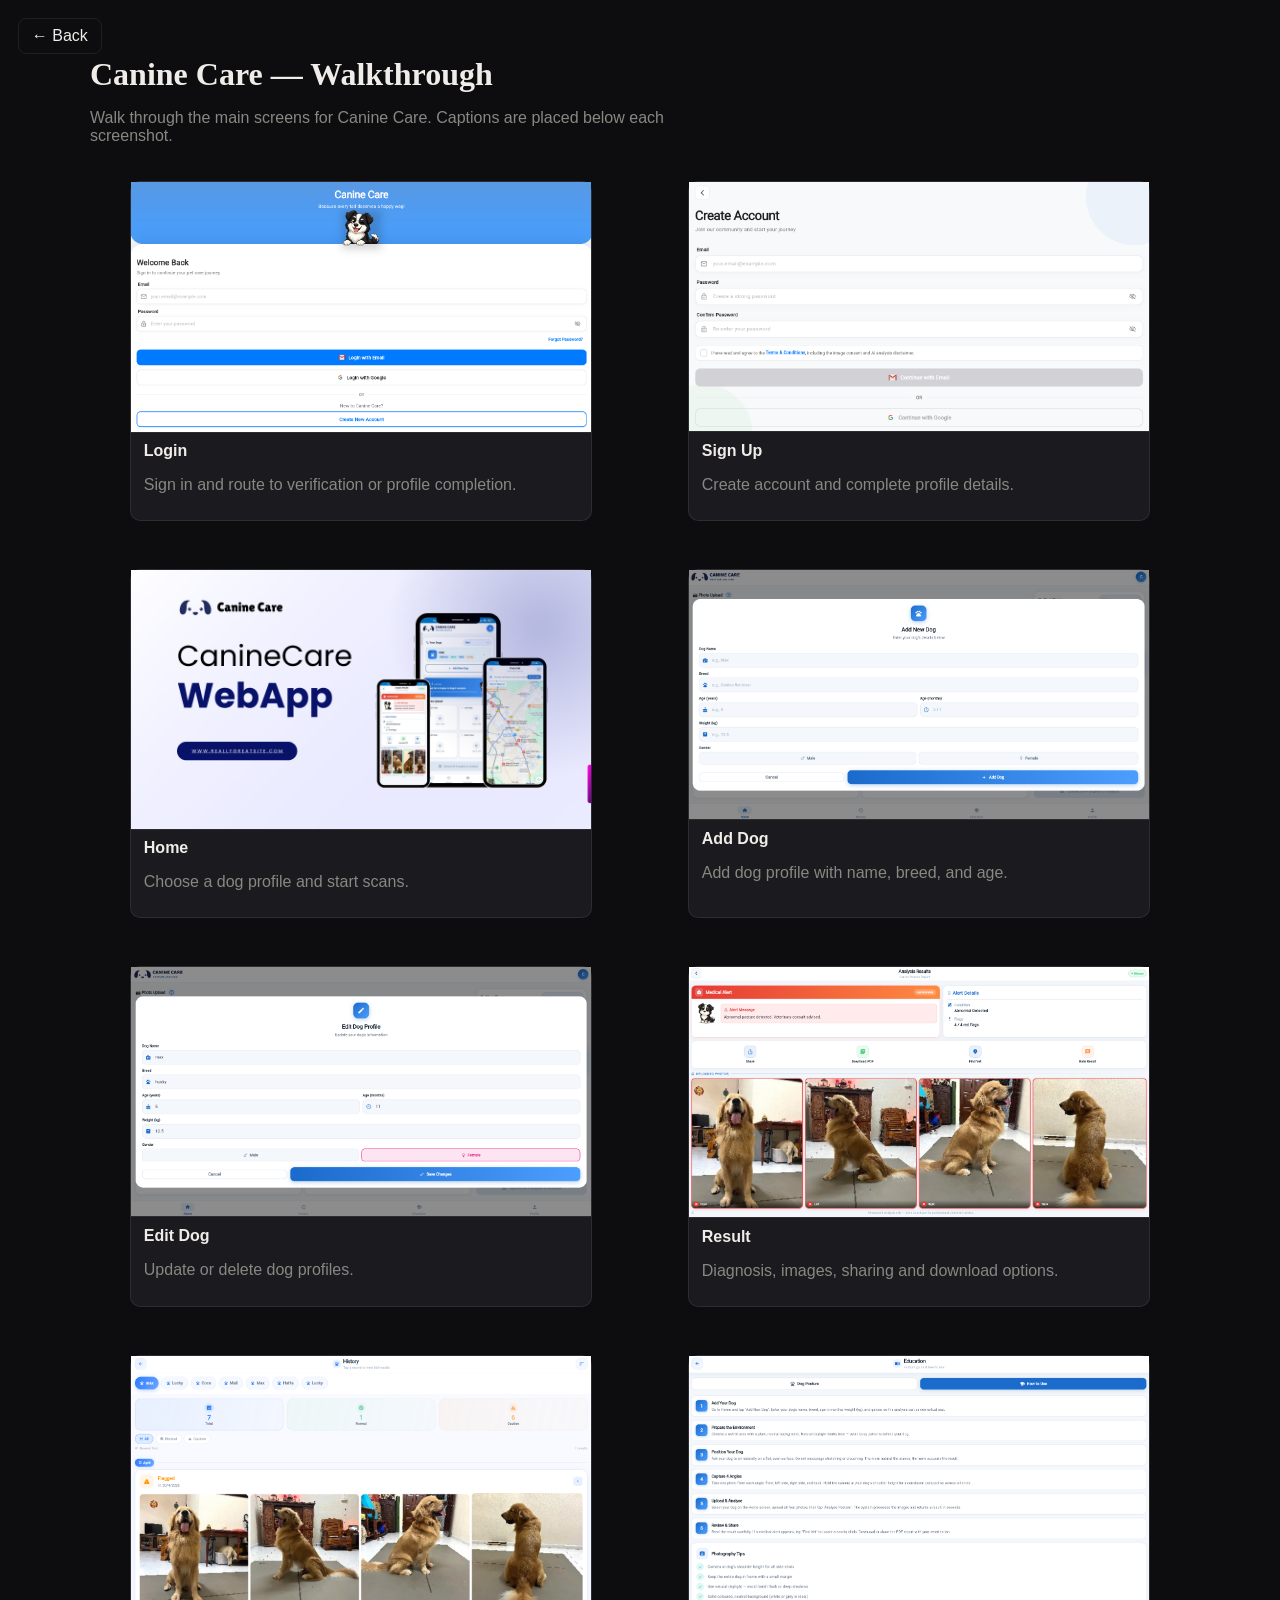
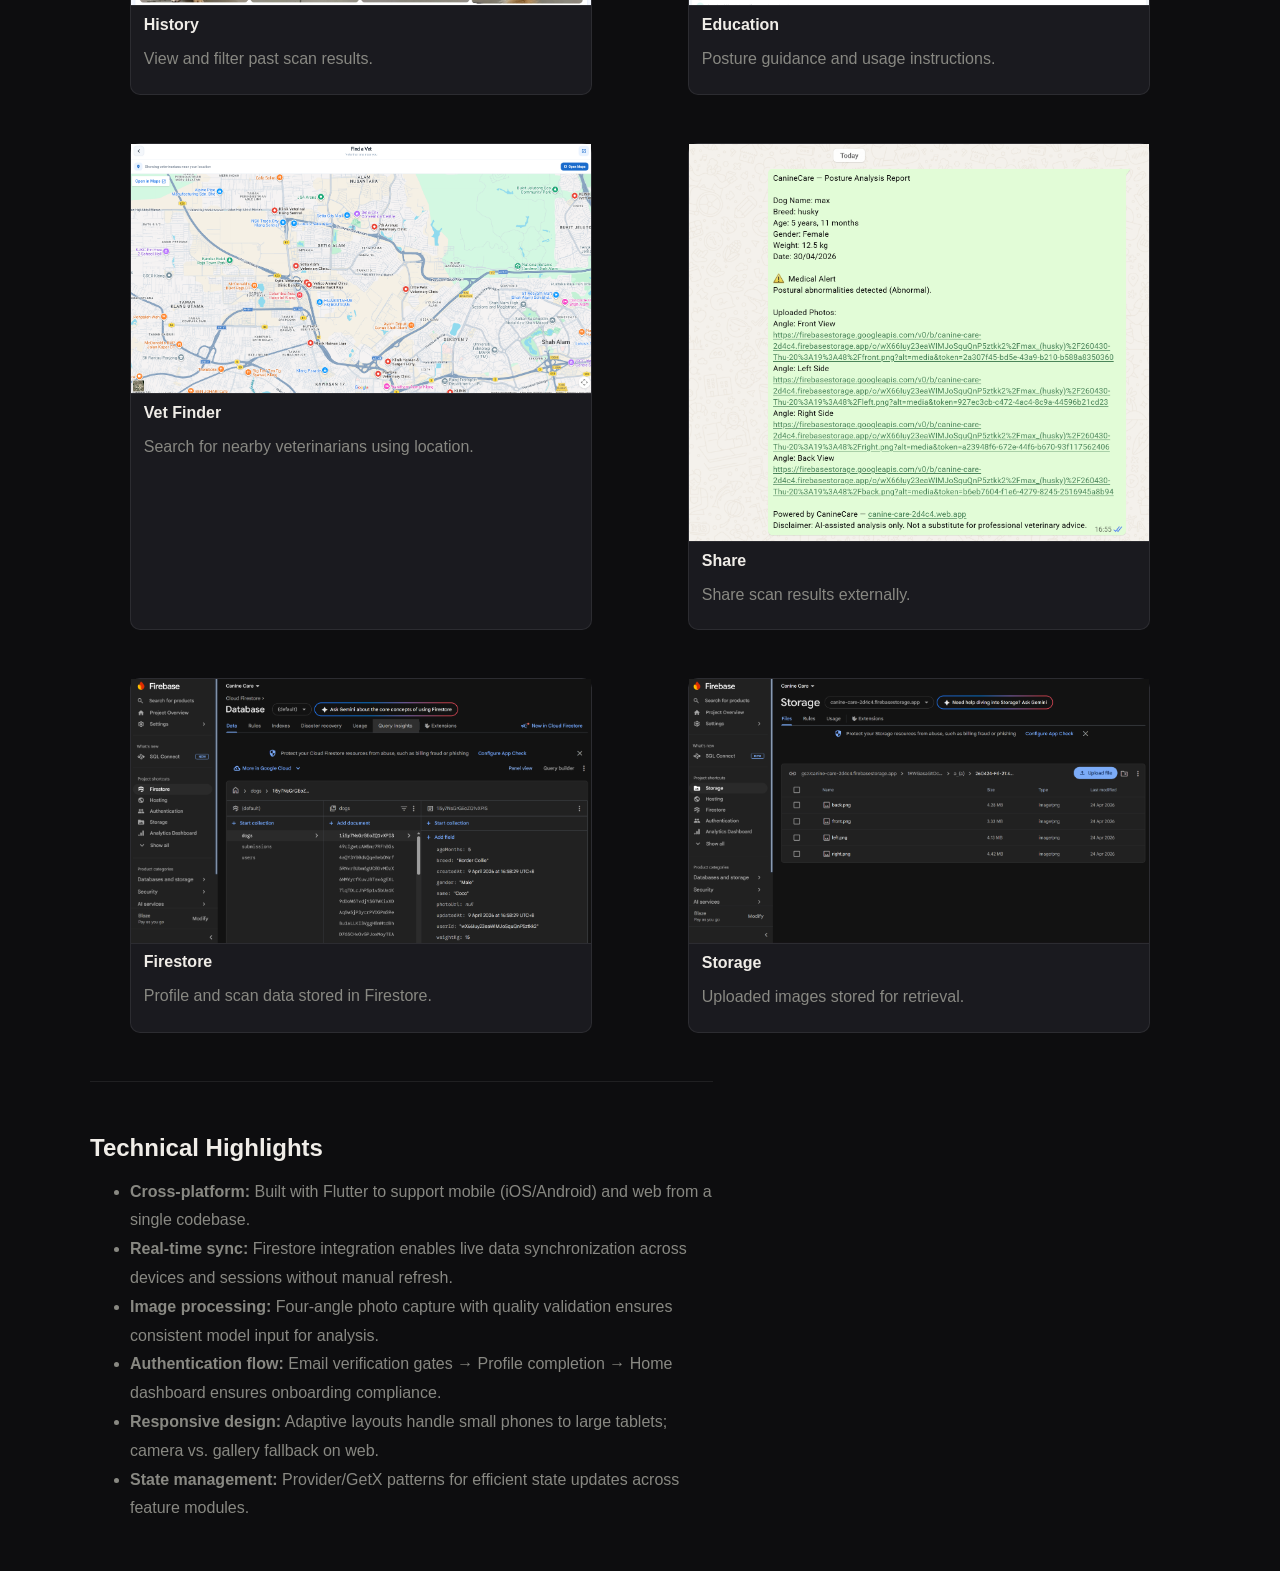
==== canine-care-details.html @ 0e552ec0 "Update site: main images and technical highlights" ====
<!doctype html>
<html lang="en">
<head>
  <meta charset="utf-8">
  <meta name="viewport" content="width=device-width,initial-scale=1">
  <title>Canine Care — Details</title>
  <style>
    :root{--bg:#0d0d0f;--bg-3:#1a1a1f;--text:#f0ede8;--text-muted:#888882;--border:rgba(255,255,255,0.08);--accent:#c8f55a;--font-display:Georgia,serif;--font-body:Arial,sans-serif}
    html,body{height:100%;margin:0;background:var(--bg);color:var(--text);font-family:var(--font-body)}
    .container{max-width:1100px;margin:0 auto;padding:2rem}
    .back-button{position:fixed;left:18px;top:18px;z-index:200;background:transparent;color:var(--text);border:1px solid var(--border);padding:.5rem .8rem;border-radius:8px;text-decoration:none}
    .page-title{display:flex;align-items:center;gap:1rem;margin-top:1.5rem}
    .page-title h1{font-family:var(--font-display);font-size:2rem;margin:0}
    .project-gallery{display:grid;grid-template-columns:repeat(2,1fr);gap:1rem;margin-top:1.25rem}
    .shot{background:var(--bg-3);border:1px solid var(--border);border-radius:10px;overflow:visible;display:flex;flex-direction:column}
    .shot img{width:100%;height:auto;display:block;border-bottom:1px solid var(--border)}
    .shot figcaption{padding:.6rem .8rem;color:var(--text-muted)}
    .shot figcaption strong{display:block;color:var(--text);margin-bottom:.3rem}
    @media(max-width:800px){.project-gallery{grid-template-columns:1fr}}
  </style>
 </head>
<body>
  <a class="back-button" href="projects.html">← Back</a>
  <div class="container">
    <div class="page-title">
      <h1>Canine Care — Walkthrough</h1>
    </div>
    <p style="color:var(--text-muted);max-width:70ch">Walk through the main screens for Canine Care. Captions are placed below each screenshot.</p>

    <div class="project-gallery">
      <figure class="shot"><img src="Canine%20Care%20Screenshot/Login.png" alt="Login"><figcaption><strong>Login</strong><p>Sign in and route to verification or profile completion.</p></figcaption></figure>
      <figure class="shot"><img src="Canine%20Care%20Screenshot/Sign%20Up.png" alt="Sign Up"><figcaption><strong>Sign Up</strong><p>Create account and complete profile details.</p></figcaption></figure>
      <figure class="shot"><img src="Canine%20Care%20Screenshot/CanineCare%20Main%20Photo.png" alt="Home"><figcaption><strong>Home</strong><p>Choose a dog profile and start scans.</p></figcaption></figure>
      <figure class="shot"><img src="Canine%20Care%20Screenshot/Add%20Dog.png" alt="Add Dog"><figcaption><strong>Add Dog</strong><p>Add dog profile with name, breed, and age.</p></figcaption></figure>
      <figure class="shot"><img src="Canine%20Care%20Screenshot/Edit%20Dog.png" alt="Edit Dog"><figcaption><strong>Edit Dog</strong><p>Update or delete dog profiles.</p></figcaption></figure>
      <figure class="shot"><img src="Canine%20Care%20Screenshot/Result%20Page.png" alt="Result"><figcaption><strong>Result</strong><p>Diagnosis, images, sharing and download options.</p></figcaption></figure>
      <figure class="shot"><img src="Canine%20Care%20Screenshot/History%20Page.png" alt="History"><figcaption><strong>History</strong><p>View and filter past scan results.</p></figcaption></figure>
      <figure class="shot"><img src="Canine%20Care%20Screenshot/Education%20How%20to%20Use.png" alt="Education"><figcaption><strong>Education</strong><p>Posture guidance and usage instructions.</p></figcaption></figure>
      <figure class="shot"><img src="Canine%20Care%20Screenshot/Find%20Vet.png" alt="Find Vet"><figcaption><strong>Vet Finder</strong><p>Search for nearby veterinarians using location.</p></figcaption></figure>
      <figure class="shot"><img src="Canine%20Care%20Screenshot/Share%20info.png" alt="Share"><figcaption><strong>Share</strong><p>Share scan results externally.</p></figcaption></figure>
      <figure class="shot"><img src="Canine%20Care%20Screenshot/Canine%20Care%20Firestore%20View.png" alt="Firestore"><figcaption><strong>Firestore</strong><p>Profile and scan data stored in Firestore.</p></figcaption></figure>
      <figure class="shot"><img src="Canine%20Care%20Screenshot/Canine%20CAre%20Storage%20View.png" alt="Storage"><figcaption><strong>Storage</strong><p>Uploaded images stored for retrieval.</p></figcaption></figure>
    </div>
    <div style="margin-top:2rem;padding-top:2rem;border-top:1px solid var(--border);max-width:70ch">
      <h2 style="font-size:1.5rem;margin-bottom:1rem">Technical Highlights</h2>
      <ul style="color:var(--text-muted);line-height:1.8">
        <li><strong>Cross-platform:</strong> Built with Flutter to support mobile (iOS/Android) and web from a single codebase.</li>
        <li><strong>Real-time sync:</strong> Firestore integration enables live data synchronization across devices and sessions without manual refresh.</li>
        <li><strong>Image processing:</strong> Four-angle photo capture with quality validation ensures consistent model input for analysis.</li>
        <li><strong>Authentication flow:</strong> Email verification gates → Profile completion → Home dashboard ensures onboarding compliance.</li>
        <li><strong>Responsive design:</strong> Adaptive layouts handle small phones to large tablets; camera vs. gallery fallback on web.</li>
        <li><strong>State management:</strong> Provider/GetX patterns for efficient state updates across feature modules.</li>
      </ul>
    </div>  </div>
</body>
</html>
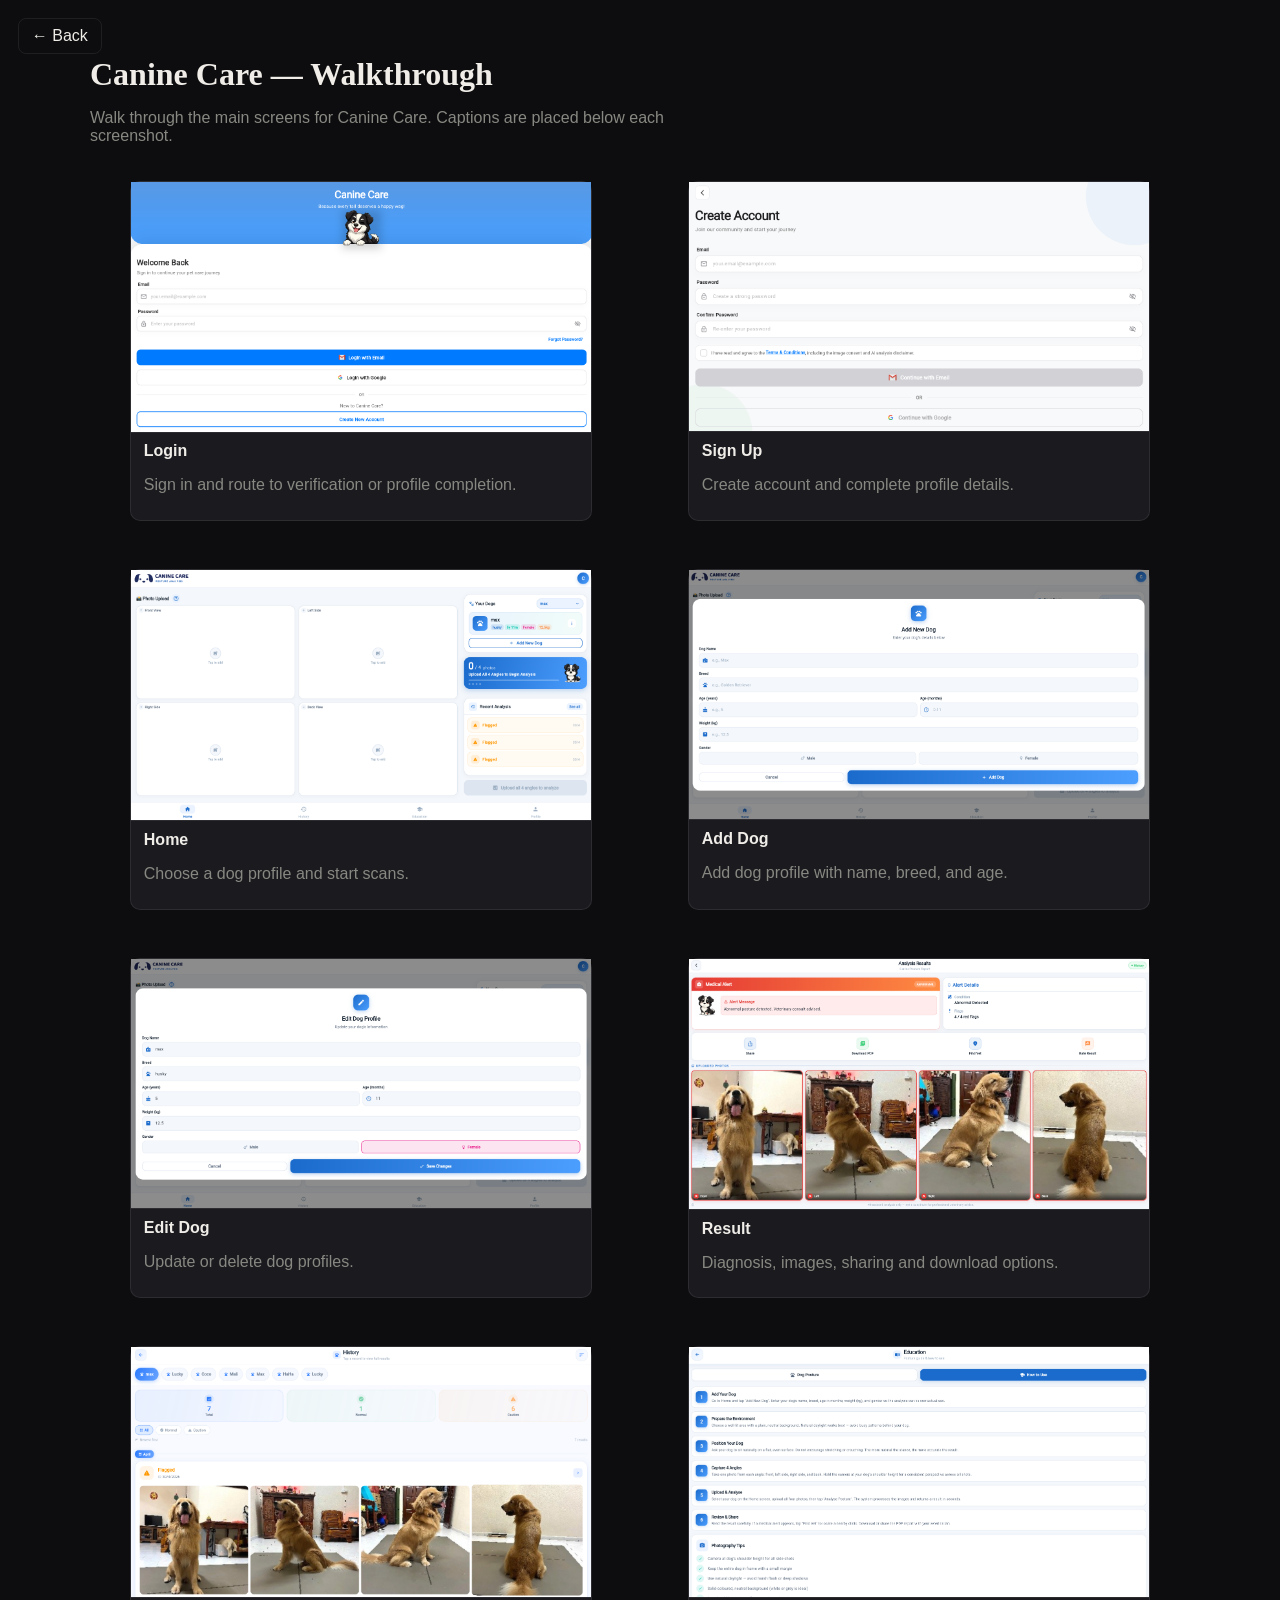
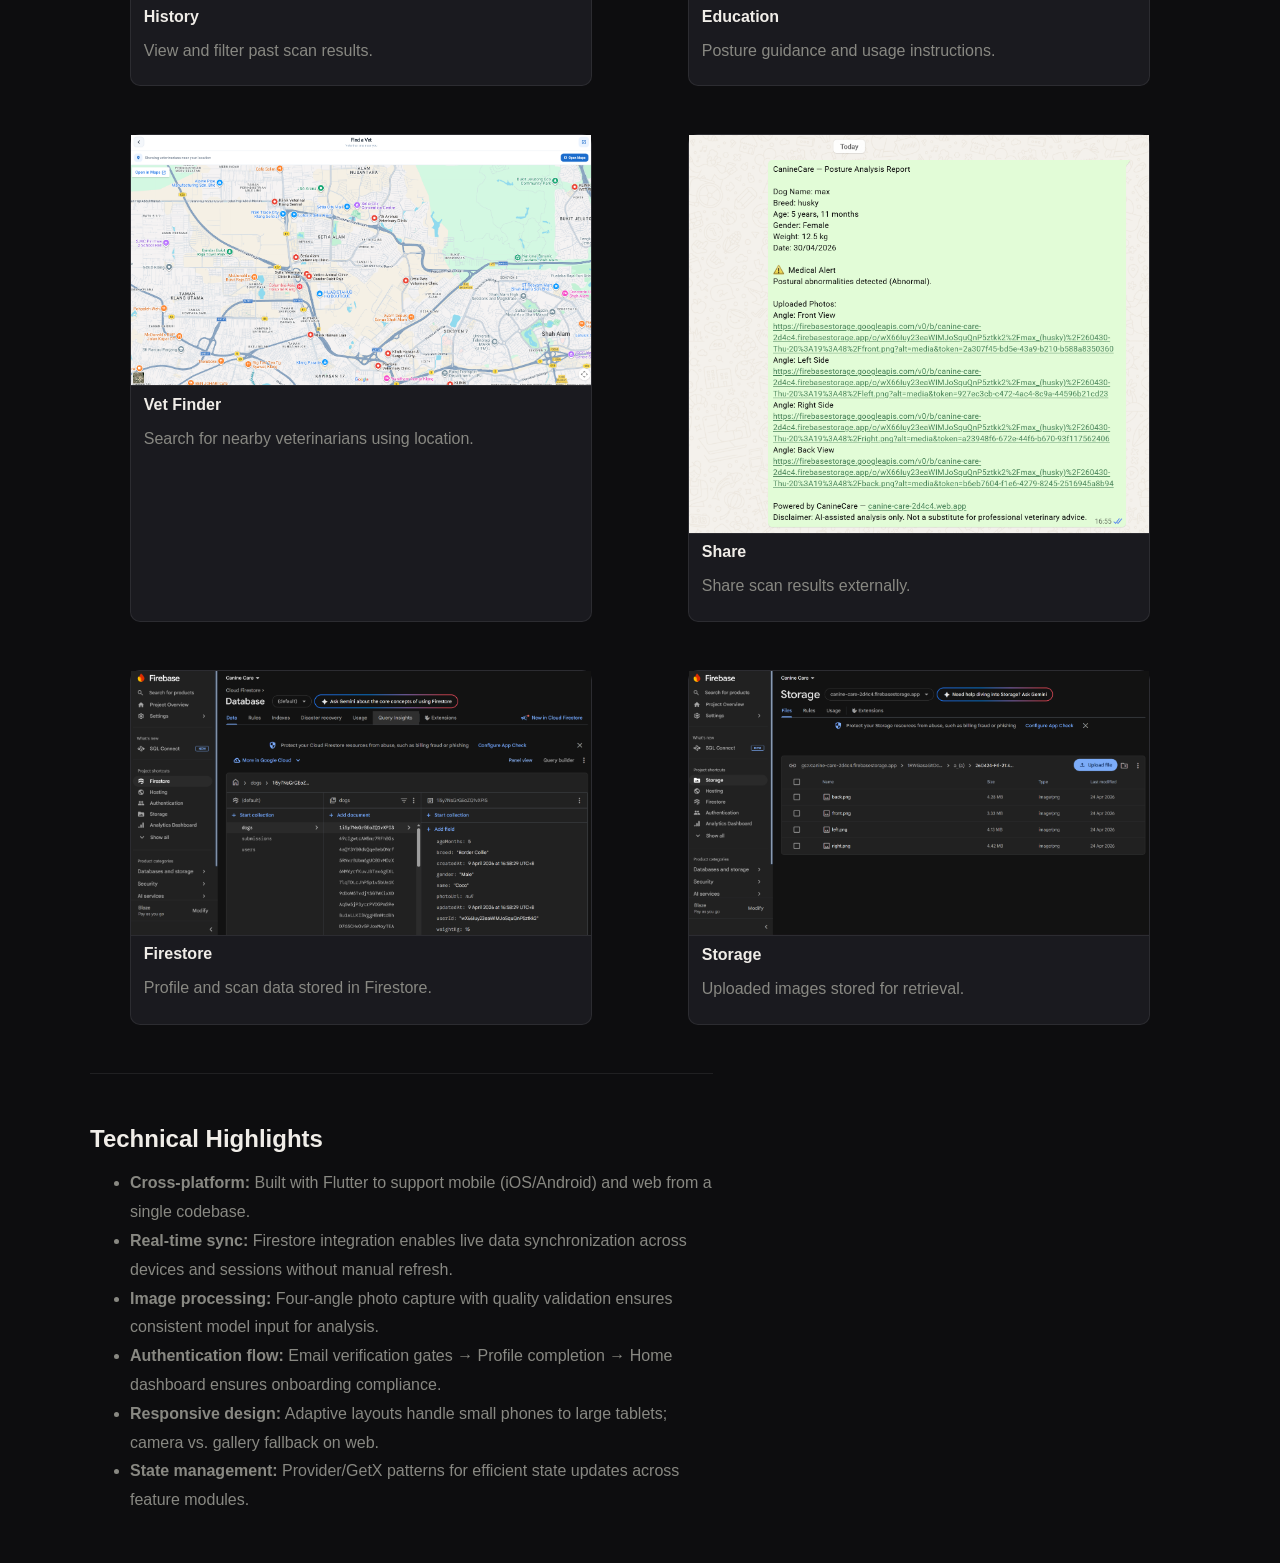
==== commit 594e2f2d: "Update Canine Care home screenshot to Homepage.png" ====
--- a/canine-care-details.html
+++ b/canine-care-details.html
@@ -30,7 +30,7 @@
     <div class="project-gallery">
       <figure class="shot"><img src="Canine%20Care%20Screenshot/Login.png" alt="Login"><figcaption><strong>Login</strong><p>Sign in and route to verification or profile completion.</p></figcaption></figure>
       <figure class="shot"><img src="Canine%20Care%20Screenshot/Sign%20Up.png" alt="Sign Up"><figcaption><strong>Sign Up</strong><p>Create account and complete profile details.</p></figcaption></figure>
-      <figure class="shot"><img src="Canine%20Care%20Screenshot/CanineCare%20Main%20Photo.png" alt="Home"><figcaption><strong>Home</strong><p>Choose a dog profile and start scans.</p></figcaption></figure>
+      <figure class="shot"><img src="Canine%20Care%20Screenshot/Homepage.png" alt="Home"><figcaption><strong>Home</strong><p>Choose a dog profile and start scans.</p></figcaption></figure>
       <figure class="shot"><img src="Canine%20Care%20Screenshot/Add%20Dog.png" alt="Add Dog"><figcaption><strong>Add Dog</strong><p>Add dog profile with name, breed, and age.</p></figcaption></figure>
       <figure class="shot"><img src="Canine%20Care%20Screenshot/Edit%20Dog.png" alt="Edit Dog"><figcaption><strong>Edit Dog</strong><p>Update or delete dog profiles.</p></figcaption></figure>
       <figure class="shot"><img src="Canine%20Care%20Screenshot/Result%20Page.png" alt="Result"><figcaption><strong>Result</strong><p>Diagnosis, images, sharing and download options.</p></figcaption></figure>
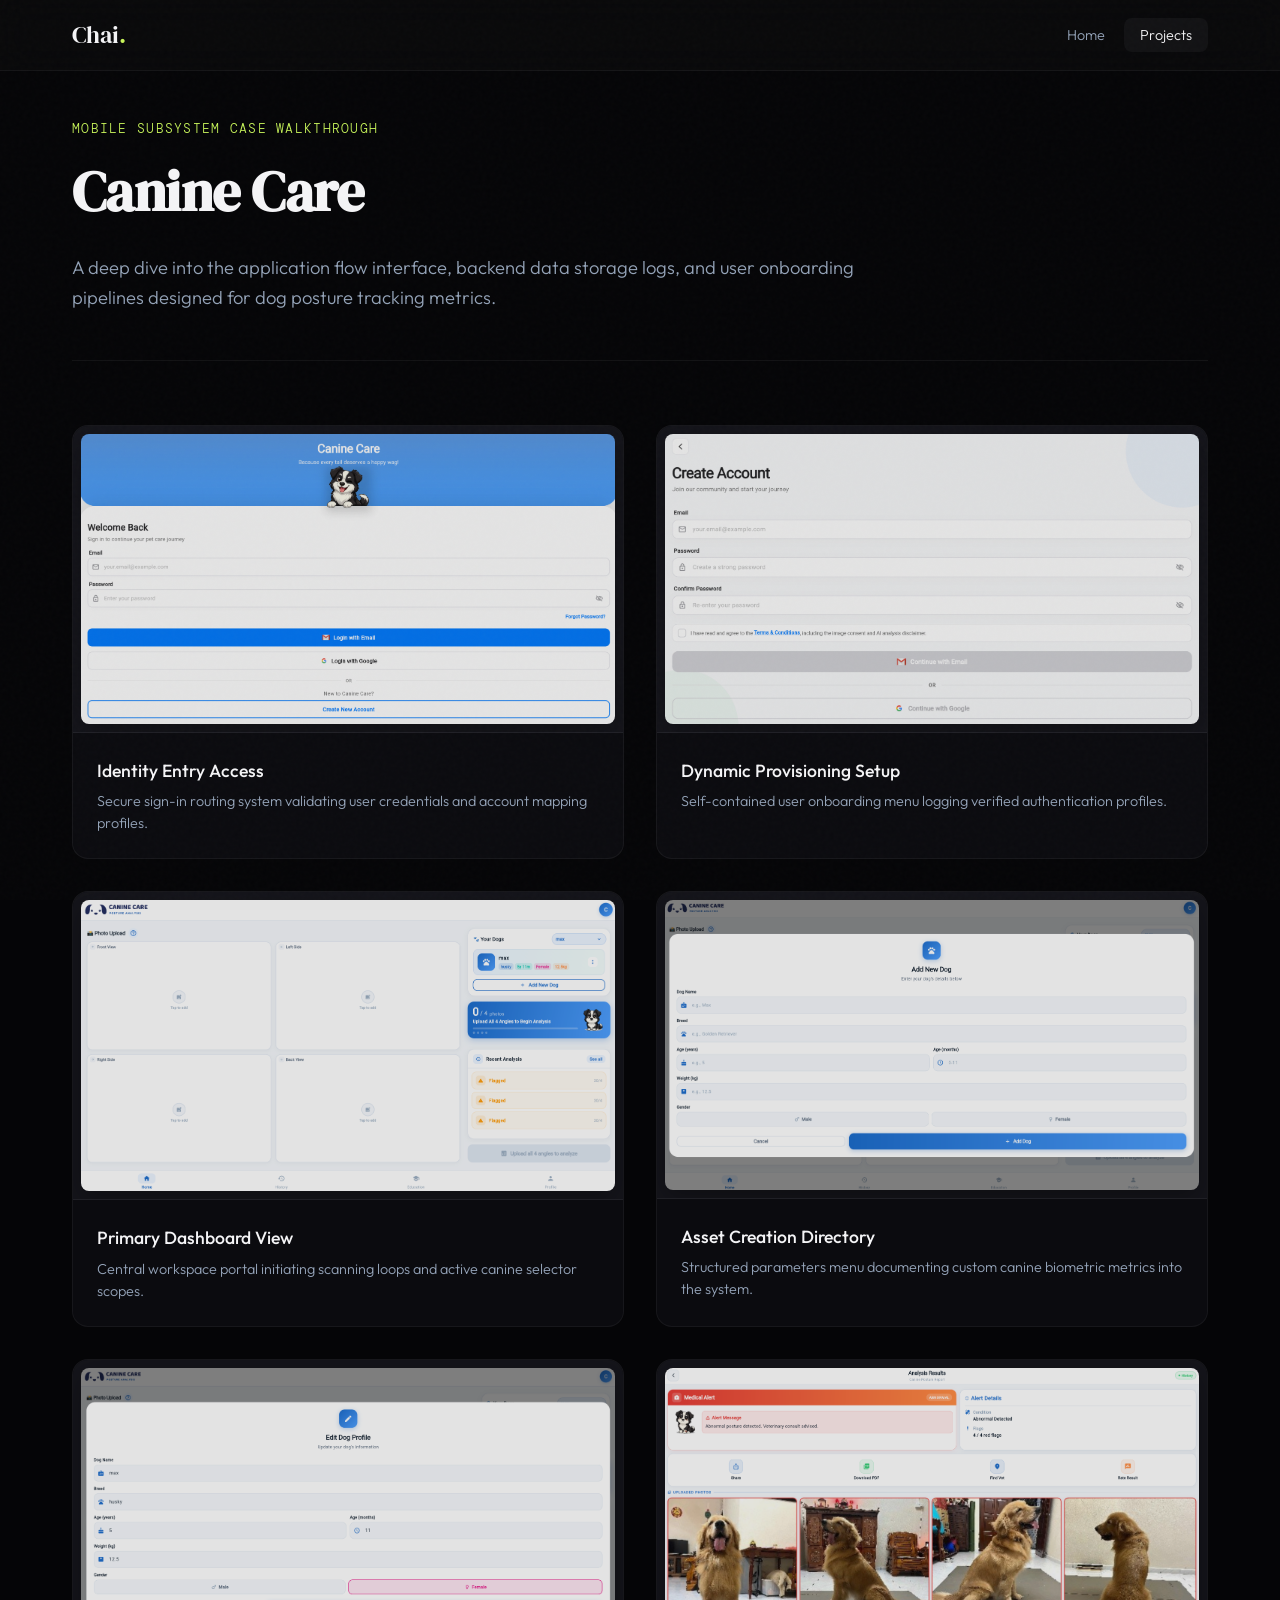
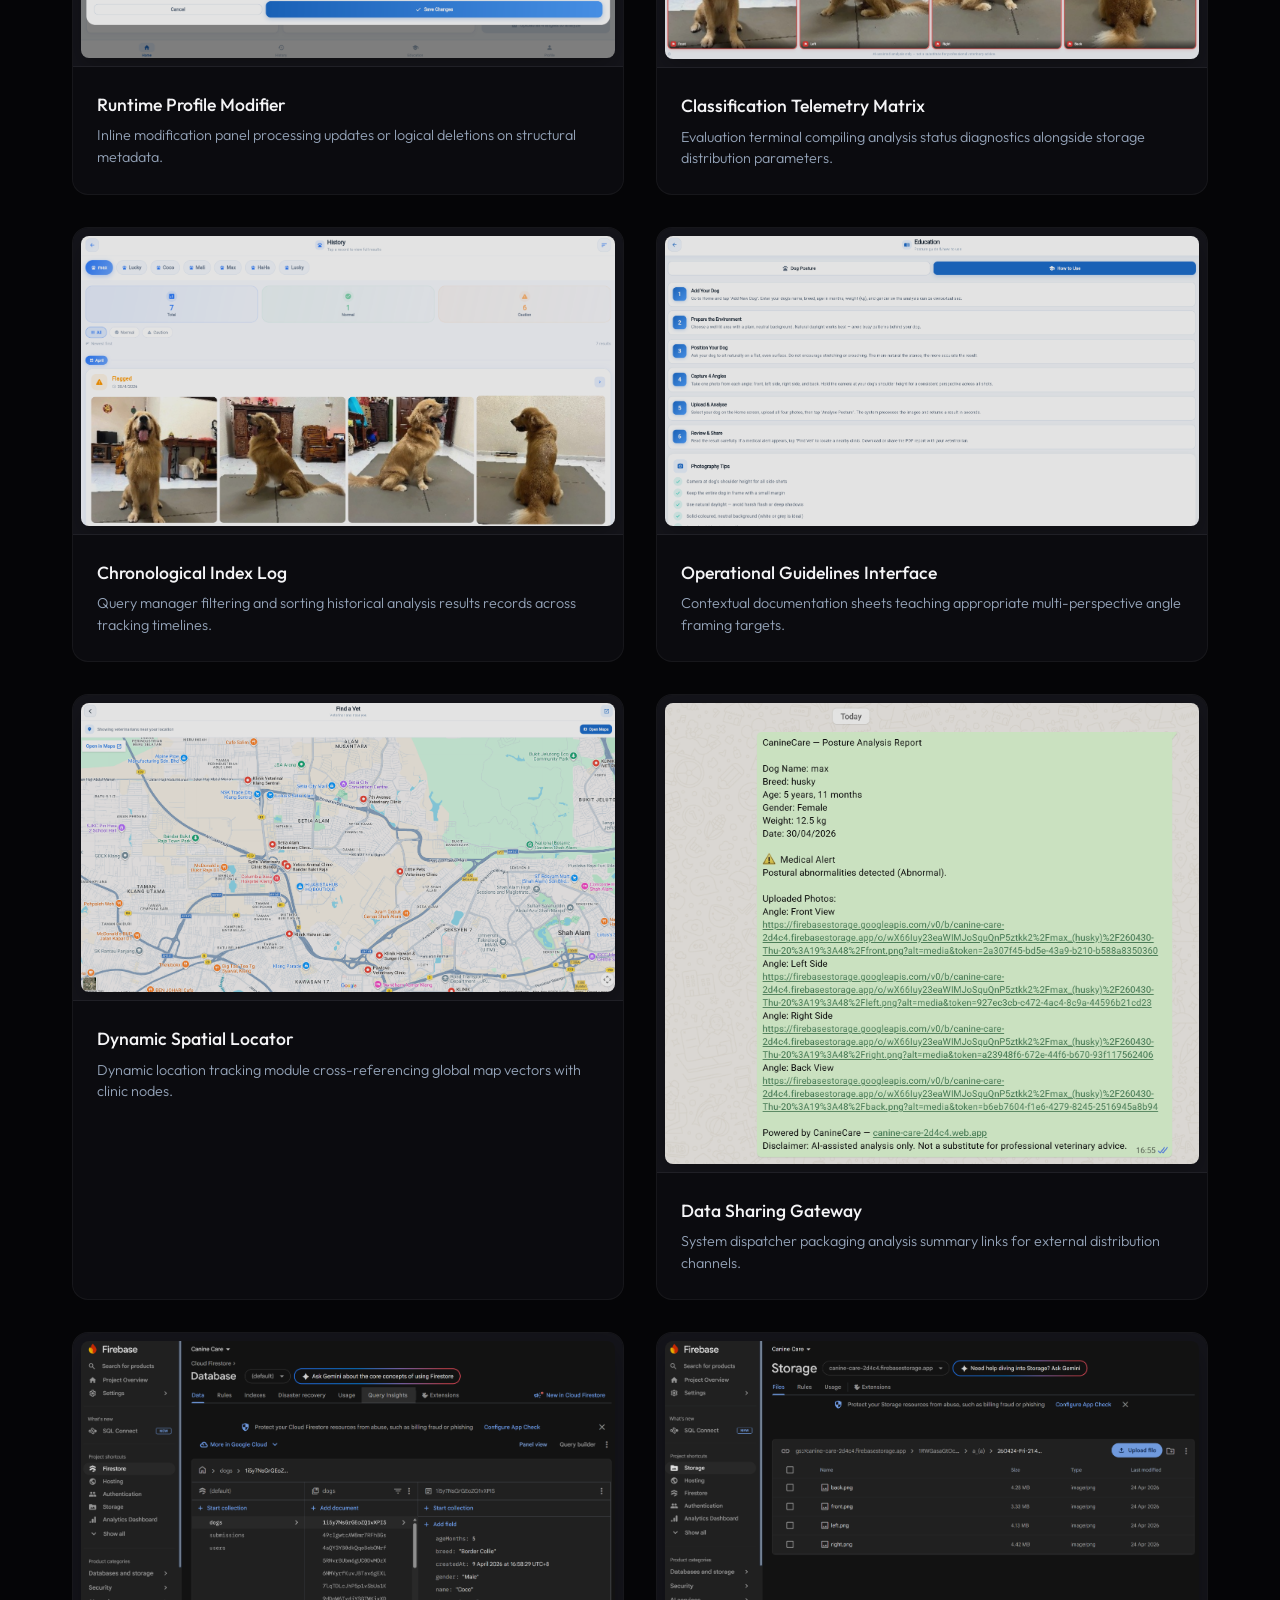
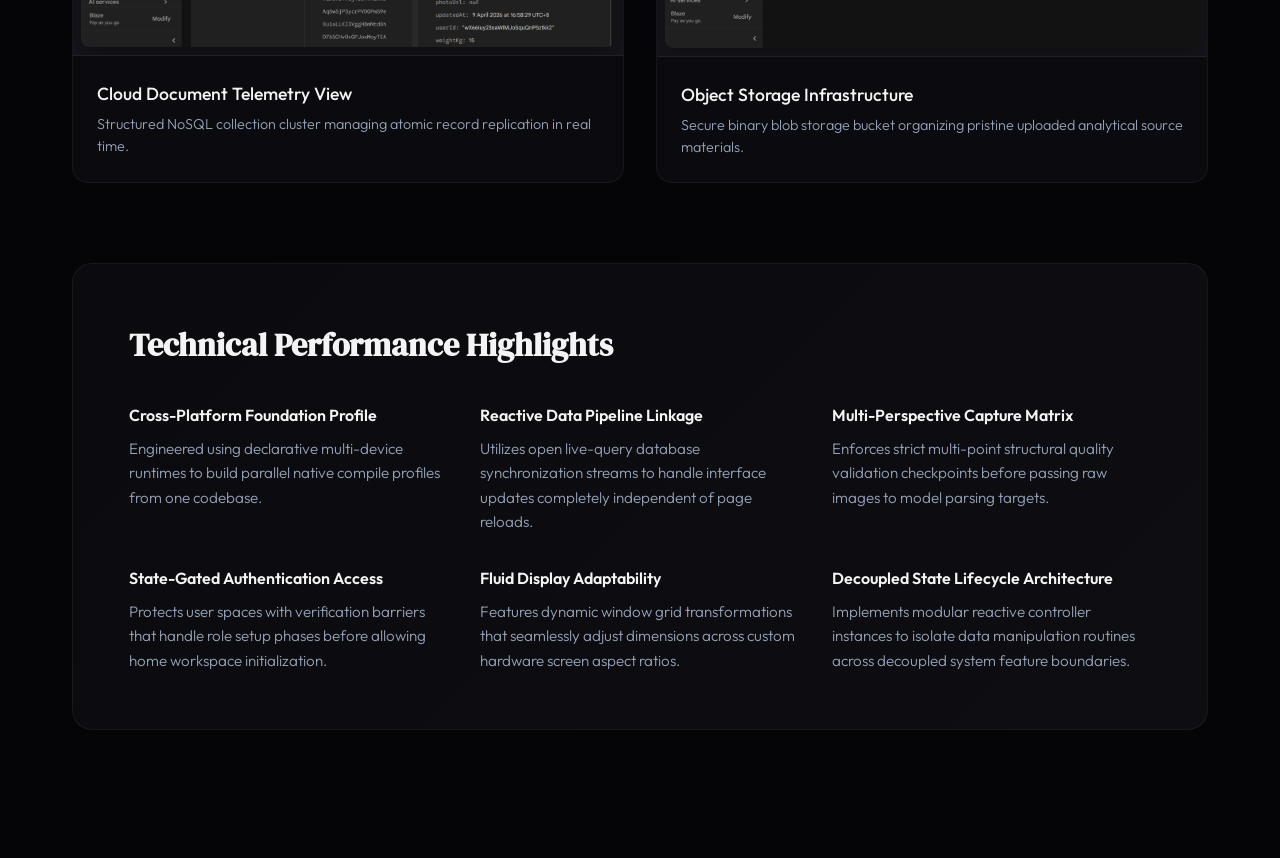
==== commit 09cb43df: "Improve UI design and user experience" ====
--- a/canine-care-details.html
+++ b/canine-care-details.html
@@ -3,54 +3,294 @@
 <head>
   <meta charset="utf-8">
   <meta name="viewport" content="width=device-width,initial-scale=1">
-  <title>Canine Care — Details</title>
+  <title>Canine Care — Mobile Tracking Walkthrough</title>
+  <link rel="preconnect" href="https://fonts.googleapis.com">
+  <link rel="preconnect" href="https://fonts.gstatic.com" crossorigin>
+  <link href="https://fonts.googleapis.com/css2?family=DM+Serif+Display&family=DM+Mono:wght@400;500&family=Outfit:wght@300;400;500;600;700&display=swap" rel="stylesheet">
   <style>
-    :root{--bg:#0d0d0f;--bg-3:#1a1a1f;--text:#f0ede8;--text-muted:#888882;--border:rgba(255,255,255,0.08);--accent:#c8f55a;--font-display:Georgia,serif;--font-body:Arial,sans-serif}
-    html,body{height:100%;margin:0;background:var(--bg);color:var(--text);font-family:var(--font-body)}
-    .container{max-width:1100px;margin:0 auto;padding:2rem}
-    .back-button{position:fixed;left:18px;top:18px;z-index:200;background:transparent;color:var(--text);border:1px solid var(--border);padding:.5rem .8rem;border-radius:8px;text-decoration:none}
-    .page-title{display:flex;align-items:center;gap:1rem;margin-top:1.5rem}
-    .page-title h1{font-family:var(--font-display);font-size:2rem;margin:0}
-    .project-gallery{display:grid;grid-template-columns:repeat(2,1fr);gap:1rem;margin-top:1.25rem}
-    .shot{background:var(--bg-3);border:1px solid var(--border);border-radius:10px;overflow:visible;display:flex;flex-direction:column}
-    .shot img{width:100%;height:auto;display:block;border-bottom:1px solid var(--border)}
-    .shot figcaption{padding:.6rem .8rem;color:var(--text-muted)}
-    .shot figcaption strong{display:block;color:var(--text);margin-bottom:.3rem}
-    @media(max-width:800px){.project-gallery{grid-template-columns:1fr}}
+    *, *::before, *::after { box-sizing: border-box; margin: 0; padding: 0; }
+
+    :root {
+      --bg: #050507;
+      --bg-2: #0b0b0f;
+      --bg-3: #12121a;
+      --border: rgba(255,255,255,0.05);
+      --border-hover: rgba(200,245,90,0.2);
+      --text: #f4f4f6;
+      --text-muted: #94a3b8;
+      --accent: #c8f55a;
+      --font-display: 'DM Serif Display', Georgia, serif;
+      --font-body: 'Outfit', sans-serif;
+      --font-mono: 'DM Mono', monospace;
+    }
+
+    body {
+      background: var(--bg);
+      color: var(--text);
+      font-family: var(--font-body);
+      font-weight: 300;
+      line-height: 1.6;
+      padding-bottom: 5rem;
+    }
+
+    body::before {
+      content: '';
+      position: fixed;
+      inset: 0;
+      background-image: url("data:image/svg+xml,%3Csvg viewBox='0 0 256 256' xmlns='http://www.w3.org/2000/svg'%3E%3Cfilter id='noise'%3E%3CfeTurbulence type='fractalNoise' baseFrequency='0.85' numOctaves='3' stitchTiles='stitch'/%3E%3C/filter%3E%3Crect width='100%25' height='100%25' filter='url(%23noise)' opacity='0.02'/%3E%3C/svg%3E");
+      pointer-events: none;
+      z-index: 1000;
+    }
+
+    /* GLOBAL HEADER INTEGRATION */
+    .site-header {
+      backdrop-filter: blur(16px);
+      -webkit-backdrop-filter: blur(16px);
+      border-bottom: 1px solid var(--border);
+      background: rgba(10,10,12,0.8);
+      position: sticky;
+      top: 0;
+      z-index: 500;
+    }
+
+    .site-header .container {
+      display: flex;
+      align-items: center;
+      justify-content: space-between;
+      height: 70px;
+      max-width: 1200px;
+      margin: 0 auto;
+      padding: 0 2rem;
+    }
+
+    .site-header .logo {
+      font-family: var(--font-display);
+      font-size: 1.5rem;
+      color: var(--text);
+      text-decoration: none;
+    }
+
+    .site-header .logo span { color: var(--accent); }
+
+    nav a {
+      color: var(--text-muted);
+      text-decoration: none;
+      font-size: 0.9rem;
+      padding: 0.5rem 1rem;
+      border-radius: 8px;
+      transition: all 0.2s;
+    }
+
+    nav a:hover, nav a.active {
+      color: var(--text);
+      background: rgba(255,255,255,0.04);
+    }
+
+    /* CONTAINER CONFIGURATION */
+    .container {
+      max-width: 1200px;
+      margin: 0 auto;
+      padding: 3rem 2rem;
+    }
+
+    .project-hero {
+      margin-bottom: 4rem;
+      border-bottom: 1px solid var(--border);
+      padding-bottom: 3rem;
+    }
+
+    .project-meta-label {
+      font-family: var(--font-mono);
+      color: var(--accent);
+      font-size: 0.8rem;
+      text-transform: uppercase;
+      letter-spacing: 0.1em;
+      margin-bottom: 0.5rem;
+    }
+
+    .project-hero h1 {
+      font-family: var(--font-display);
+      font-size: 3.5rem;
+      letter-spacing: -0.01em;
+      margin-bottom: 1rem;
+    }
+
+    .project-desc {
+      color: var(--text-muted);
+      font-size: 1.15rem;
+      max-width: 70ch;
+    }
+
+    /* COMPONENT GALLERY GRID */
+    .project-gallery {
+      display: grid;
+      grid-template-columns: repeat(auto-fill, minmax(420px, 1fr));
+      gap: 2rem;
+      margin-bottom: 5rem;
+    }
+
+    .shot {
+      background: var(--bg-2);
+      border: 1px solid var(--border);
+      border-radius: 16px;
+      overflow: hidden;
+      display: flex;
+      flex-direction: column;
+      transition: border-color 0.3s, transform 0.3s;
+    }
+
+    .shot:hover {
+      border-color: var(--border-hover);
+      transform: translateY(-2px);
+    }
+
+    .shot-img-ctx {
+      background: #14141a;
+      width: 100%;
+      display: flex;
+      align-items: center;
+      justify-content: center;
+      overflow: hidden;
+      border-bottom: 1px solid var(--border);
+      padding: 0.5rem;
+    }
+
+    .shot img {
+      width: 100%;
+      height: auto;
+      object-fit: contain;
+      filter: brightness(0.9) contrast(0.98);
+      border-radius: 8px;
+      box-shadow: 0 8px 24px rgba(0,0,0,0.35);
+    }
+
+    .shot figcaption {
+      padding: 1.5rem;
+      display: flex;
+      flex-direction: column;
+      gap: 0.4rem;
+    }
+
+    .shot figcaption strong {
+      font-size: 1.1rem;
+      color: var(--text);
+      font-weight: 500;
+    }
+
+    .shot figcaption p {
+      color: var(--text-muted);
+      font-size: 0.9rem;
+      line-height: 1.5;
+    }
+
+    /* TECHNICAL ARCHITECTURE PANEL */
+    .tech-specs {
+      background: linear-gradient(135deg, var(--bg-2) 0%, #0e0e12 100%);
+      border: 1px solid var(--border);
+      border-radius: 20px;
+      padding: 3.5rem;
+    }
+
+    .tech-specs h2 {
+      font-family: var(--font-display);
+      font-size: 2rem;
+      margin-bottom: 2rem;
+    }
+
+    .specs-grid {
+      display: grid;
+      grid-template-columns: repeat(auto-fit, minmax(280px, 1fr));
+      gap: 2rem;
+    }
+
+    .spec-item {
+      display: flex;
+      flex-direction: column;
+      gap: 0.5rem;
+    }
+
+    .spec-item strong {
+      font-size: 1rem;
+      color: var(--text);
+      font-weight: 600;
+    }
+
+    .spec-item p {
+      color: var(--text-muted);
+      font-size: 0.95rem;
+      line-height: 1.6;
+    }
+
+    @media(max-width: 768px){
+      .project-gallery { grid-template-columns: 1fr; }
+      .tech-specs { padding: 2rem; }
+    }
   </style>
- </head>
+</head>
 <body>
-  <a class="back-button" href="projects.html">← Back</a>
+
+  <header class="site-header">
+    <div class="container">
+      <a class="logo" href="index.html">Chai<span>.</span></a>
+      <nav>
+        <a href="index.html">Home</a>
+        <a href="projects.html" class="active">Projects</a>
+      </nav>
+    </div>
+  </header>
+
   <div class="container">
-    <div class="page-title">
-      <h1>Canine Care — Walkthrough</h1>
-    </div>
-    <p style="color:var(--text-muted);max-width:70ch">Walk through the main screens for Canine Care. Captions are placed below each screenshot.</p>
+    <div class="project-hero">
+      <p class="project-meta-label">Mobile Subsystem Case Walkthrough</p>
+      <h1>Canine Care</h1>
+      <p class="project-desc">A deep dive into the application flow interface, backend data storage logs, and user onboarding pipelines designed for dog posture tracking metrics.</p>
+    </div>
 
     <div class="project-gallery">
-      <figure class="shot"><img src="Canine%20Care%20Screenshot/Login.png" alt="Login"><figcaption><strong>Login</strong><p>Sign in and route to verification or profile completion.</p></figcaption></figure>
-      <figure class="shot"><img src="Canine%20Care%20Screenshot/Sign%20Up.png" alt="Sign Up"><figcaption><strong>Sign Up</strong><p>Create account and complete profile details.</p></figcaption></figure>
-      <figure class="shot"><img src="Canine%20Care%20Screenshot/Homepage.png" alt="Home"><figcaption><strong>Home</strong><p>Choose a dog profile and start scans.</p></figcaption></figure>
-      <figure class="shot"><img src="Canine%20Care%20Screenshot/Add%20Dog.png" alt="Add Dog"><figcaption><strong>Add Dog</strong><p>Add dog profile with name, breed, and age.</p></figcaption></figure>
-      <figure class="shot"><img src="Canine%20Care%20Screenshot/Edit%20Dog.png" alt="Edit Dog"><figcaption><strong>Edit Dog</strong><p>Update or delete dog profiles.</p></figcaption></figure>
-      <figure class="shot"><img src="Canine%20Care%20Screenshot/Result%20Page.png" alt="Result"><figcaption><strong>Result</strong><p>Diagnosis, images, sharing and download options.</p></figcaption></figure>
-      <figure class="shot"><img src="Canine%20Care%20Screenshot/History%20Page.png" alt="History"><figcaption><strong>History</strong><p>View and filter past scan results.</p></figcaption></figure>
-      <figure class="shot"><img src="Canine%20Care%20Screenshot/Education%20How%20to%20Use.png" alt="Education"><figcaption><strong>Education</strong><p>Posture guidance and usage instructions.</p></figcaption></figure>
-      <figure class="shot"><img src="Canine%20Care%20Screenshot/Find%20Vet.png" alt="Find Vet"><figcaption><strong>Vet Finder</strong><p>Search for nearby veterinarians using location.</p></figcaption></figure>
-      <figure class="shot"><img src="Canine%20Care%20Screenshot/Share%20info.png" alt="Share"><figcaption><strong>Share</strong><p>Share scan results externally.</p></figcaption></figure>
-      <figure class="shot"><img src="Canine%20Care%20Screenshot/Canine%20Care%20Firestore%20View.png" alt="Firestore"><figcaption><strong>Firestore</strong><p>Profile and scan data stored in Firestore.</p></figcaption></figure>
-      <figure class="shot"><img src="Canine%20Care%20Screenshot/Canine%20CAre%20Storage%20View.png" alt="Storage"><figcaption><strong>Storage</strong><p>Uploaded images stored for retrieval.</p></figcaption></figure>
-    </div>
-    <div style="margin-top:2rem;padding-top:2rem;border-top:1px solid var(--border);max-width:70ch">
-      <h2 style="font-size:1.5rem;margin-bottom:1rem">Technical Highlights</h2>
-      <ul style="color:var(--text-muted);line-height:1.8">
-        <li><strong>Cross-platform:</strong> Built with Flutter to support mobile (iOS/Android) and web from a single codebase.</li>
-        <li><strong>Real-time sync:</strong> Firestore integration enables live data synchronization across devices and sessions without manual refresh.</li>
-        <li><strong>Image processing:</strong> Four-angle photo capture with quality validation ensures consistent model input for analysis.</li>
-        <li><strong>Authentication flow:</strong> Email verification gates → Profile completion → Home dashboard ensures onboarding compliance.</li>
-        <li><strong>Responsive design:</strong> Adaptive layouts handle small phones to large tablets; camera vs. gallery fallback on web.</li>
-        <li><strong>State management:</strong> Provider/GetX patterns for efficient state updates across feature modules.</li>
-      </ul>
-    </div>  </div>
+      <figure class="shot"><div class="shot-img-ctx"><img src="Canine%20Care%20Screenshot/Login.png" alt="Login Portal"></div><figcaption><strong>Identity Entry Access</strong><p>Secure sign-in routing system validating user credentials and account mapping profiles.</p></figcaption></figure>
+      <figure class="shot"><div class="shot-img-ctx"><img src="Canine%20Care%20Screenshot/Sign%20Up.png" alt="Sign Up Pipeline"></div><figcaption><strong>Dynamic Provisioning Setup</strong><p>Self-contained user onboarding menu logging verified authentication profiles.</p></figcaption></figure>
+      <figure class="shot"><div class="shot-img-ctx"><img src="Canine%20Care%20Screenshot/Homepage.png" alt="App Home Dashboard"></div><figcaption><strong>Primary Dashboard View</strong><p>Central workspace portal initiating scanning loops and active canine selector scopes.</p></figcaption></figure>
+      <figure class="shot"><div class="shot-img-ctx"><img src="Canine%20Care%20Screenshot/Add%20Dog.png" alt="Add Profile Registry"></div><figcaption><strong>Asset Creation Directory</strong><p>Structured parameters menu documenting custom canine biometric metrics into the system.</p></figcaption></figure>
+      <figure class="shot"><div class="shot-img-ctx"><img src="Canine%20Care%20Screenshot/Edit%20Dog.png" alt="Edit Profile Options"></div><figcaption><strong>Runtime Profile Modifier</strong><p>Inline modification panel processing updates or logical deletions on structural metadata.</p></figcaption></figure>
+      <figure class="shot"><div class="shot-img-ctx"><img src="Canine%20Care%20Screenshot/Result%20Page.png" alt="Analysis Telemetry Output"></div><figcaption><strong>Classification Telemetry Matrix</strong><p>Evaluation terminal compiling analysis status diagnostics alongside storage distribution parameters.</p></figcaption></figure>
+      <figure class="shot"><div class="shot-img-ctx"><img src="Canine%20Care%20Screenshot/History%20Page.png" alt="Historical Analytics Ledger"></div><figcaption><strong>Chronological Index Log</strong><p>Query manager filtering and sorting historical analysis results records across tracking timelines.</p></figcaption></figure>
+      <figure class="shot"><div class="shot-img-ctx"><img src="Canine%20Care%20Screenshot/Education%20How%20to%20Use.png" alt="Onboarding Documentation Sheets"></div><figcaption><strong>Operational Guidelines Interface</strong><p>Contextual documentation sheets teaching appropriate multi-perspective angle framing targets.</p></figcaption></figure>
+      <figure class="shot"><div class="shot-img-ctx"><img src="Canine%20Care%20Screenshot/Find%20Vet.png" alt="Dynamic Node Map Finder"></div><figcaption><strong>Dynamic Spatial Locator</strong><p>Dynamic location tracking module cross-referencing global map vectors with clinic nodes.</p></figcaption></figure>
+      <figure class="shot"><div class="shot-img-ctx"><img src="Canine%20Care%20Screenshot/Share%20info.png" alt="External Shared Link Pipeline"></div><figcaption><strong>Data Sharing Gateway</strong><p>System dispatcher packaging analysis summary links for external distribution channels.</p></figcaption></figure>
+      <figure class="shot"><div class="shot-img-ctx"><img src="Canine%20Care%20Screenshot/Canine%20Care%20Firestore%20View.png" alt="NoSQL Collection Architecture"></div><figcaption><strong>Cloud Document Telemetry View</strong><p>Structured NoSQL collection cluster managing atomic record replication in real time.</p></figcaption></figure>
+      <figure class="shot"><div class="shot-img-ctx"><img src="Canine%20Care%20Screenshot/Canine%20CAre%20Storage%20View.png" alt="Secure Blob Bucket Registries"></div><figcaption><strong>Object Storage Infrastructure</strong><p>Secure binary blob storage bucket organizing pristine uploaded analytical source materials.</p></figcaption></figure>
+    </div>
+
+    <div class="tech-specs">
+      <h2>Technical Performance Highlights</h2>
+      <div class="specs-grid">
+        <div class="spec-item">
+          <strong>Cross-Platform Foundation Profile</strong>
+          <p>Engineered using declarative multi-device runtimes to build parallel native compile profiles from one codebase.</p>
+        </div>
+        <div class="spec-item">
+          <strong>Reactive Data Pipeline Linkage</strong>
+          <p>Utilizes open live-query database synchronization streams to handle interface updates completely independent of page reloads.</p>
+        </div>
+        <div class="spec-item">
+          <strong>Multi-Perspective Capture Matrix</strong>
+          <p>Enforces strict multi-point structural quality validation checkpoints before passing raw images to model parsing targets.</p>
+        </div>
+        <div class="spec-item">
+          <strong>State-Gated Authentication Access</strong>
+          <p>Protects user spaces with verification barriers that handle role setup phases before allowing home workspace initialization.</p>
+        </div>
+        <div class="spec-item">
+          <strong>Fluid Display Adaptability</strong>
+          <p>Features dynamic window grid transformations that seamlessly adjust dimensions across custom hardware screen aspect ratios.</p>
+        </div>
+        <div class="spec-item">
+          <strong>Decoupled State Lifecycle Architecture</strong>
+          <p>Implements modular reactive controller instances to isolate data manipulation routines across decoupled system feature boundaries.</p>
+        </div>
+      </div>
+    </div>
+  </div>
+
 </body>
-</html>
+</html>
